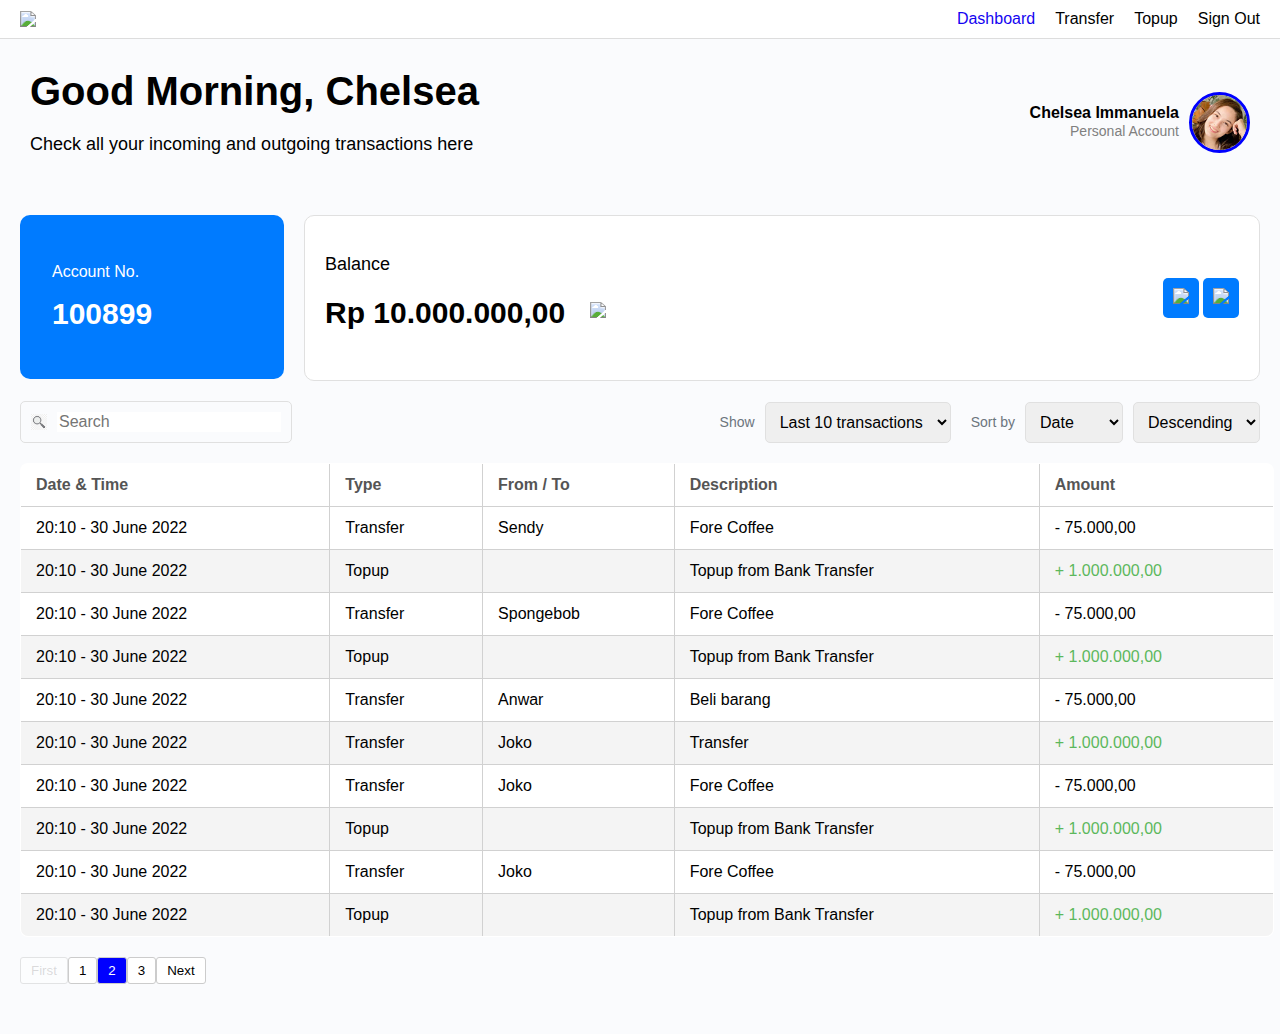
==== index5.html @ 63b2cf68 "index.html + style" ====
<!DOCTYPE html>
<html lang="id">
<head>
    <title>Walled</title>
    <link rel="stylesheet" href="./styles.css">
</head>
<body>
    <section>
        <nav>
            <div class="logo-container">
                <img src="./vector.png">
            </div>
            <ul class="nav-links">
                <li><a href="#dashboard" class="active">Dashboard</a></li>
                <li><a href="#transfer">Transfer</a></li>
                <li><a href="#topup">Topup</a></li>
                <li><a href="#signout">Sign Out</a></li>
            </ul>
        </nav>
    </section>

    <section class="welcome-section">
        <div class="welcome-text">
            <h1>Good Morning, Chelsea</h1>
            <p>Check all your incoming and outgoing transactions here</p>
        </div>
        <div class="profile-section">
            <div class="profile-info">
                <strong>Chelsea Immanuela</strong>
                <span>Personal Account</span>
            </div>
            <img src="./chelsea.png" alt="Chelsea Immanuela">
        </div>
    </section>
    

    <div class="account-container">
        <div class="account-info">
            <p class="account-label">Account No.</p>
            <p class="account-number">100899</p>
        </div>
        <div class="balance-info">
            <div class="balance-text">
                <p class="balance-label">Balance</p>
                <div class="balance-amount-container">
                    <p class="balance-amount">Rp 10.000.000,00</p>
                    <img src="./view.png" class="icon eye-icon">
                </div>
            </div>
            <div class="balance-actions">
                <button class="action-btn">
                    <img src="./plus.png" class="icon">
                </button>
                <button class="action-btn">
                    <img src="./plane.png" class="icon">
                </button>
            </div>
        </div>
            
    </div>

    <div class="filter-container">
        <div class="search-box">
            <img src="./search-icon.png" alt="Search Icon" class="search-icon">
            <input type="text" placeholder="Search">
        </div>

        <div class="filter-options">
            <div class="filter-group">
                <label>Show</label>
                <select>
                    <option>Last 10 transactions</option>
                    <option>Last 20 transactions</option>
                </select>
            </div>
            <div class="filter-group">
                <label>Sort by</label>
                <select>
                    <option>Date</option>
                    <option>Amount</option>
                </select>
                <select>
                    <option>Descending</option>
                    <option>Ascending</option>
                </select>
            </div>
        </div>
    </div>


    <table class="transaction-table">
        <thead>
            <tr>
                <th>Date & Time</th>
                <th>Type</th>
                <th>From / To</th>
                <th>Description</th>
                <th>Amount</th>
            </tr>
        </thead>
        <tbody>
            <tr>
                <td>20:10 - 30 June 2022</td>
                <td>Transfer</td>
                <td>Sendy</td>
                <td>Fore Coffee</td>
                <td class="amount negative">- 75.000,00</td>
            </tr>
            <tr>
                <td>20:10 - 30 June 2022</td>
                <td>Topup</td>
                <td></td>
                <td>Topup from Bank Transfer</td>
                <td class="amount positive">+ 1.000.000,00</td>
            </tr>
            <tr>
                <td>20:10 - 30 June 2022</td>
                <td>Transfer</td>
                <td>Spongebob</td>
                <td>Fore Coffee</td>
                <td class="amount negative">- 75.000,00</td>
            </tr>
            <tr>
                <td>20:10 - 30 June 2022</td>
                <td>Topup</td>
                <td></td>
                <td>Topup from Bank Transfer</td>
                <td class="amount positive">+ 1.000.000,00</td>
            </tr>
            <tr>
                <td>20:10 - 30 June 2022</td>
                <td>Transfer</td>
                <td>Anwar</td>
                <td>Beli barang</td>
                <td class="amount negative">- 75.000,00</td>
            </tr>
            <tr>
                <td>20:10 - 30 June 2022</td>
                <td>Transfer</td>
                <td>Joko</td>
                <td>Transfer</td>
                <td class="amount positive">+ 1.000.000,00</td>
            </tr>
            <tr>
                <td>20:10 - 30 June 2022</td>
                <td>Transfer</td>
                <td>Joko</td>
                <td>Fore Coffee</td>
                <td class="amount negative">- 75.000,00</td>
            </tr>
            <tr>
                <td>20:10 - 30 June 2022</td>
                <td>Topup</td>
                <td></td>
                <td>Topup from Bank Transfer</td>
                <td class="amount positive">+ 1.000.000,00</td>
            </tr>
            <tr>
                <td>20:10 - 30 June 2022</td>
                <td>Transfer</td>
                <td>Joko</td>
                <td>Fore Coffee</td>
                <td class="amount negative">- 75.000,00</td>
            </tr>
            <tr>
                <td>20:10 - 30 June 2022</td>
                <td>Topup</td>
                <td></td>
                <td>Topup from Bank Transfer</td>
                <td class="amount positive">+ 1.000.000,00</td>
            </tr>
        </tbody>
    </table>
    
    <div class="pagination-container">
        <button class="page-btn first" disabled>First</button>
        <button class="page-btn">1</button>
        <button class="page-btn active">2</button>
        <button class="page-btn">3</button>
        <button class="page-btn next">Next</button>
    </div>
    
    <!-- Ruangan kosong di bawah pagination -->
    <div class="bottom-space"></div>
    
    
    
    

</body>
</html>
---- styles.css ----
/* Reset dasar */
html {
    font-size: 62.5%; /* 1rem = 10px untuk memudahkan perhitungan */
}

body {
    font-family: Arial, sans-serif;
    margin: 0;
    padding: 0;
    background-color: #fafbfd;
    font-size: 1.6rem; /* Default ukuran font 16px */
}

/* Navigasi */
nav {
    display: flex;
    align-items: center;
    justify-content: space-between;
    padding: 1rem 2rem;
    background-color: white !important;
    border-bottom: 0.1rem solid #ddd; 
    padding-top : 1rem;
    padding-bottom: 1rem; 
}

.logo-container {
    display: flex;
    align-items: center;
    gap: 1rem;
}

.nav-links {
    display: flex;
    gap: 2rem;
    list-style: none;
    margin: 0;
    padding: 0;
    cursor: pointer;
}

.nav-links a {
    color: black;
    text-decoration: none;
    font-size: 1.6rem;
}

.nav-links a.active {
    color: rgb(20, 4, 241);
}

/* Section Haloooooooooooooooooooooo */
.welcome-section {
    display: flex;
    justify-content: space-between;
    align-items: center;
    padding: 2rem;
    margin: 1rem;
}

/* Styling untuk teks chelseaaaaa */
.welcome-text {
    flex: 1;
}

.welcome-text h1 {
    margin: 0;
    font-size: 4rem;
}

.welcome-text p {
    margin: 2rem 0;
    font-size: 1.8rem;
}

/* Styling untuk profil di foto */
.profile-section {
    display: flex;
    align-items: center;
    gap: 1rem;
}

.profile-info {
    text-align: right;
}

.profile-info strong {
    display: block;
    font-size: 1.6rem;
}

.profile-info span {
    font-size: 1.4rem;
    color: gray;
}

/* Styling gambar profil biar kece lingkaran */
.profile-section img {
    width: 5.5rem;
    height: 5.5rem;
    border-radius: 50%;
    border: 0.3rem solid blue;
    object-fit: cover;
}

/* Container Akun & Saldo Flexing wkwkwk */
.account-container {
    display: flex;
    gap: 2rem;
    margin: 2rem;
}

.account-info {
    flex: 1;
    max-width: 20rem;
    padding: 3.2rem;
    background-color: #007bff;
    color: white;
    border-radius: 1rem;
    text-align: left;
    height:100px;
}

.account-number {
    margin: 0.5rem 0;
    font-size: 3rem;
    font-weight: bold;
}

.balance-info {
    flex: 2;
    padding: 2rem;
    background-color: #ffffff;
    color: black;
    border-radius: 1rem;
    border: 0.1rem solid #e0e0e0;
    display: flex;
    justify-content: space-between;
    align-items: center;
}

.balance-text {
    display: flex;
    flex-direction: column; /* Agar teks "Balance" di atas angka */
}

.balance-amount-container {
    display: flex;
    align-items: center; /* Menjaga kesejajaran angka dan ikon mata */
    gap: 0.5rem;
}

.balance-label {
    font-size: 1.8rem;

}

.balance-amount {
    margin-top: 0.3rem;
    font-size: 3rem;
    font-weight: bold;
}

.eye-icon {
    margin-bottom: 3rem;
    margin-left: 2rem;
    cursor: pointer;
}



.icon {
    height: 2rem;
    cursor: pointer;
}

.action-btn {
    background-color: #007bff;
    color: white;
    border: none;
    border-radius: 0.5rem;
    padding: 1rem;
    cursor: pointer;
    font-size: 1.6rem;
}

/* Filter dan Pencarian Tabel */
.filter-container {
    margin: 2rem;
    display: flex;
    justify-content: space-between;
    align-items: center;
}

.search-box {
    flex: 0 0 25rem;
    display: flex;
    align-items: center;
    gap: 1rem;
    border: 0.1rem solid #e0e0e0;
    border-radius: 0.5rem;
    padding: 1rem;
}

.search-icon {
    height: 1.6rem;
}

.search-box input {
    border: none;
    outline: none;
    flex: 1;
    font-size: 1.6rem;
}

.filter-options {
    display: flex;
    align-items: center;
    gap: 2rem;
}

.filter-group {
    display: flex;
    align-items: center;
    gap: 1rem;
}

.filter-group label {
    font-size: 1.4rem;
    color: #6c757d;
}

.filter-group select {
    padding: 1rem;
    border: 0.1rem solid #e0e0e0;
    border-radius: 0.5rem;
    font-size: 1.6rem;
}

/* Tabel */
.transaction-table {
    width: 98%;
    border-collapse: collapse;
    background: white;
    border-radius: 0.8rem;
    overflow: hidden;
    border: 0.1rem solid #d1d1d1;
    font-size: 1.6rem;
    margin:2rem;
    
}

.transaction-table thead {
    background: #ffffff;
    font-weight: bold;
}

.transaction-table th, 
.transaction-table td {
    padding: 1.2rem 1.5rem;
    text-align: left;
    border: 0.1rem solid #d1d1d1; 
}

.transaction-table th {
    color: #555;
    background: #ffffff;
}

.transaction-table tbody tr:nth-child(odd) {
    background: white;
}

.transaction-table tbody tr:nth-child(even) {
    background: #f4f4f4;
}

.transaction-table tbody tr:hover {
    background: #eaeaea;
}

.amount.negative {
    color: #000000;
}

.amount.positive {
    color: #5cb85c;
}

/* Ini button bawah banget */
.pagination-container {
    display: flex;
    align-items: center;
    margin-top: 10px;
    margin-left: 20px;
}

.page-btn {
    padding: 5px 10px;
    border: 1px solid #ccc;
    background: white;
    cursor: pointer;
    border-radius: 3px;
}

.page-btn.active {
    background: blue;
    color: white;
}

.page-btn:disabled {
    opacity: 0.5;
    cursor: not-allowed;
}

.bottom-space {
    height: 50px; /* Ruangan kosong */
}
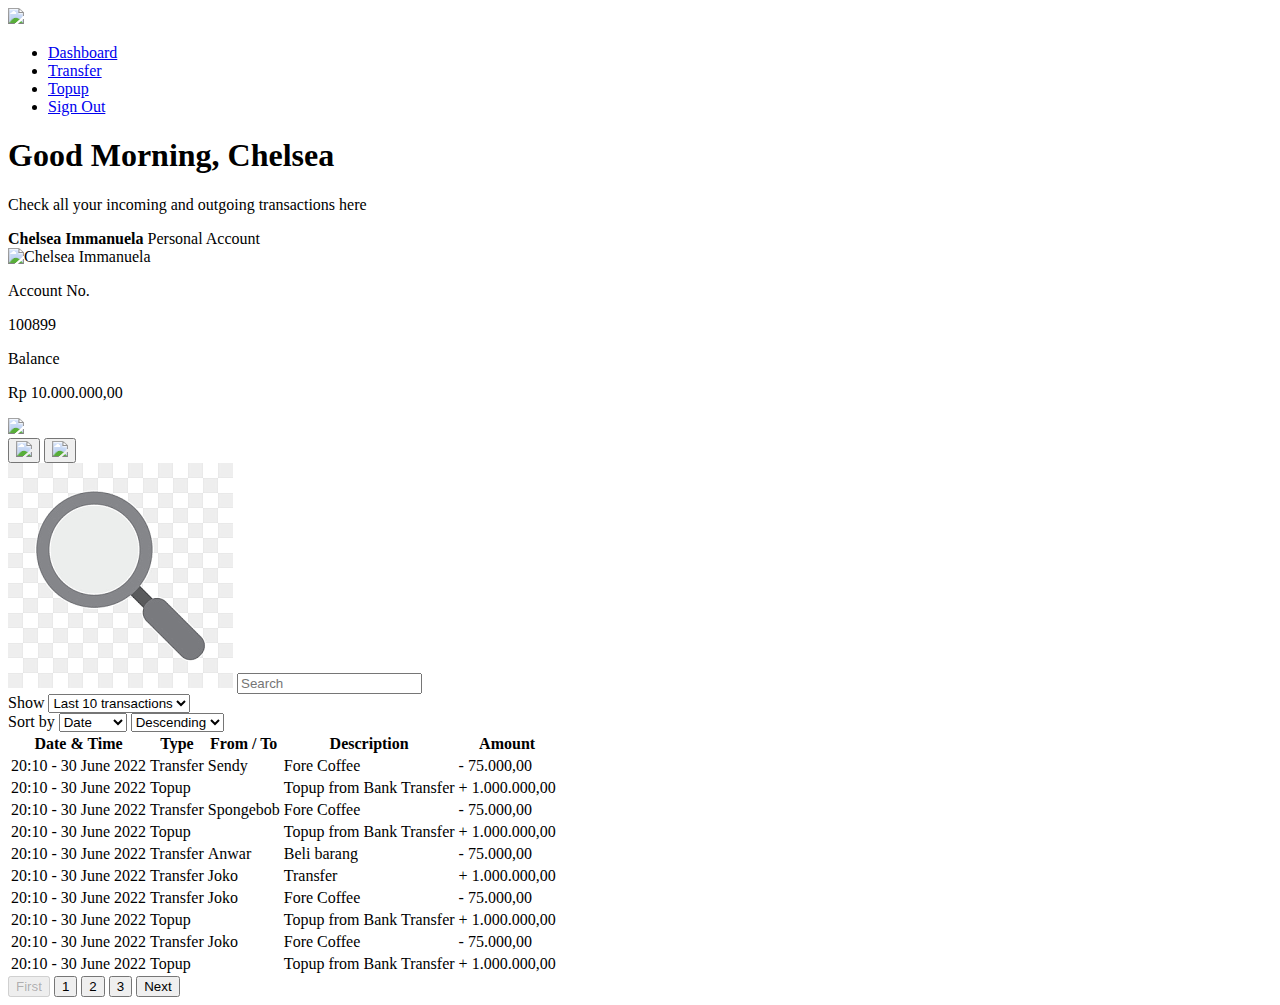
==== commit f315060d: "Merapihkan Folder + File" ====
--- a/index5.html
+++ b/index5.html
@@ -2,13 +2,13 @@
 <html lang="id">
 <head>
     <title>Walled</title>
-    <link rel="stylesheet" href="./styles.css">
+    <link rel="stylesheet" href="styles/styles.css">
 </head>
 <body>
     <section>
         <nav>
             <div class="logo-container">
-                <img src="./vector.png">
+                <img src="image/vector.png">
             </div>
             <ul class="nav-links">
                 <li><a href="#dashboard" class="active">Dashboard</a></li>
@@ -29,7 +29,7 @@
                 <strong>Chelsea Immanuela</strong>
                 <span>Personal Account</span>
             </div>
-            <img src="./chelsea.png" alt="Chelsea Immanuela">
+            <img src="image/chelsea.png" alt="Chelsea Immanuela">
         </div>
     </section>
     
@@ -44,15 +44,15 @@
                 <p class="balance-label">Balance</p>
                 <div class="balance-amount-container">
                     <p class="balance-amount">Rp 10.000.000,00</p>
-                    <img src="./view.png" class="icon eye-icon">
+                    <img src="image/view.png" class="icon eye-icon">
                 </div>
             </div>
             <div class="balance-actions">
                 <button class="action-btn">
-                    <img src="./plus.png" class="icon">
+                    <img src="image/plus.png" class="icon">
                 </button>
                 <button class="action-btn">
-                    <img src="./plane.png" class="icon">
+                    <img src="image/plane.png" class="icon">
                 </button>
             </div>
         </div>
